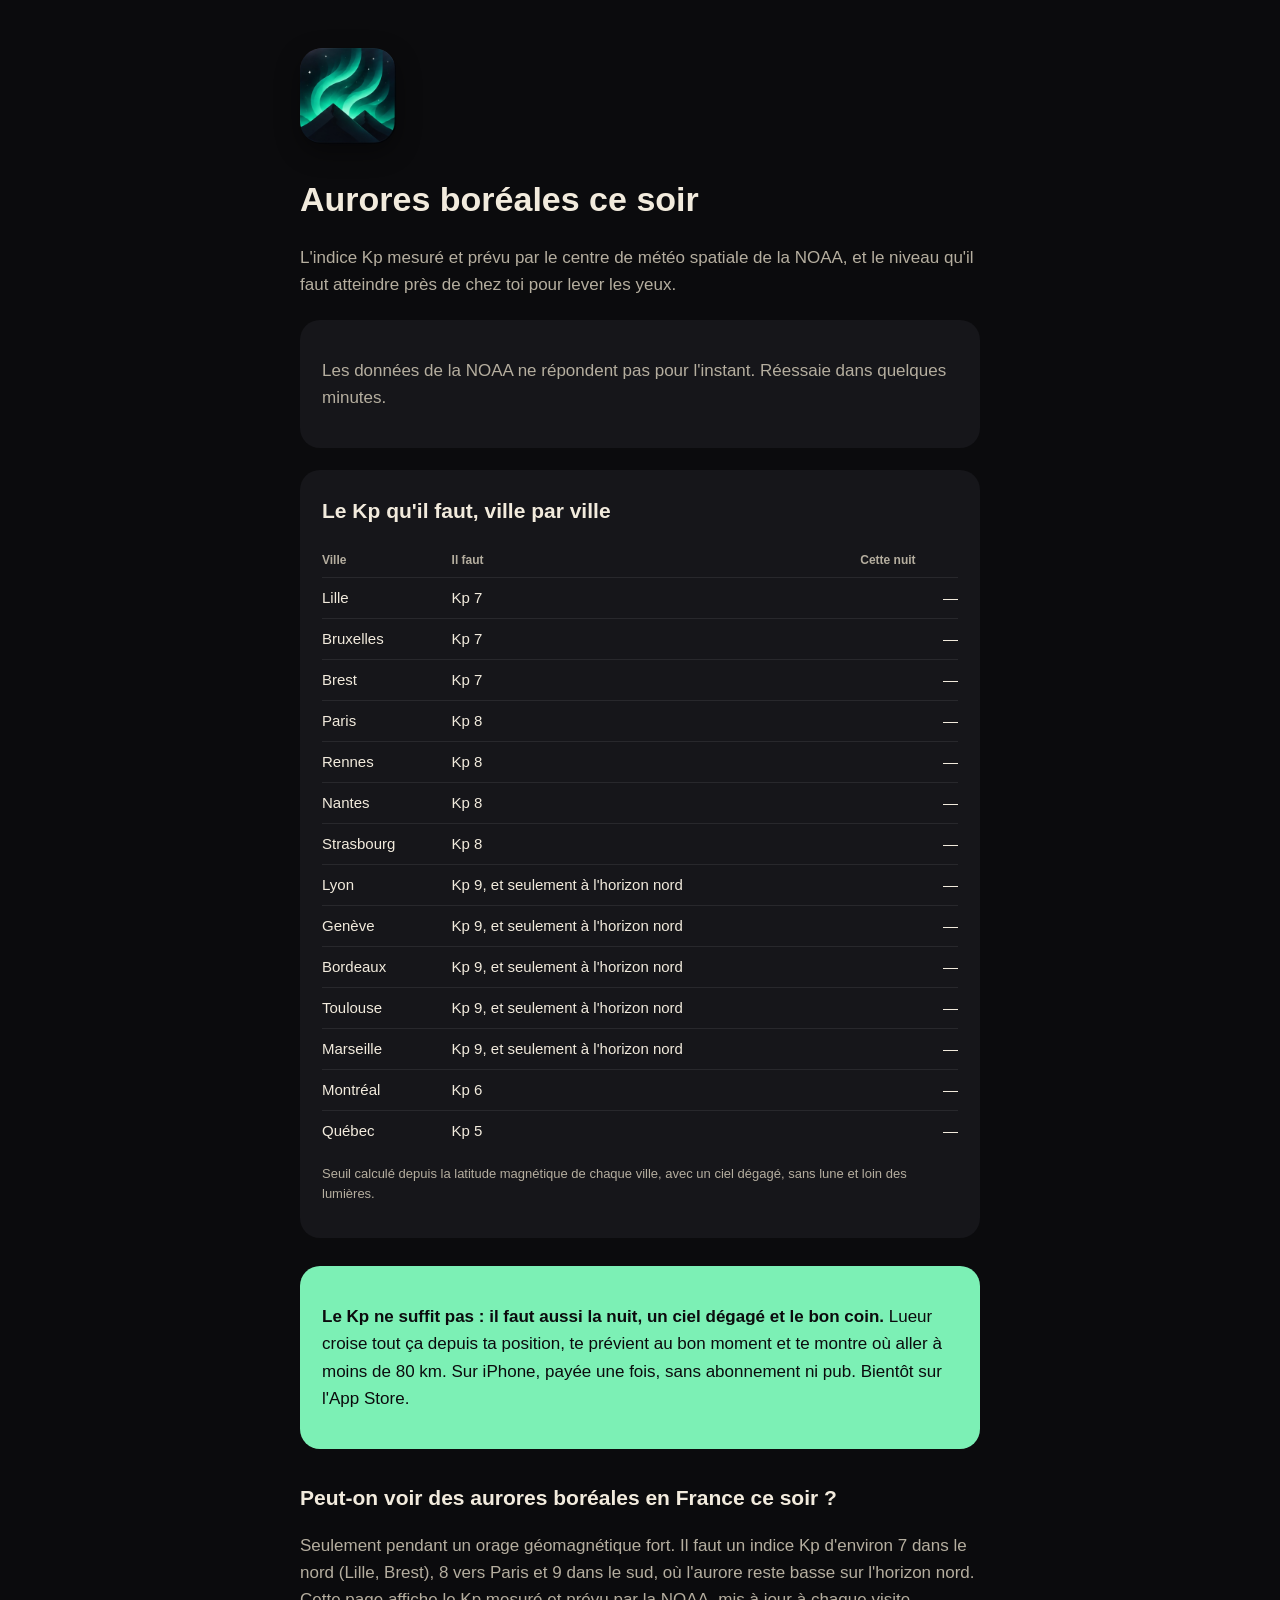
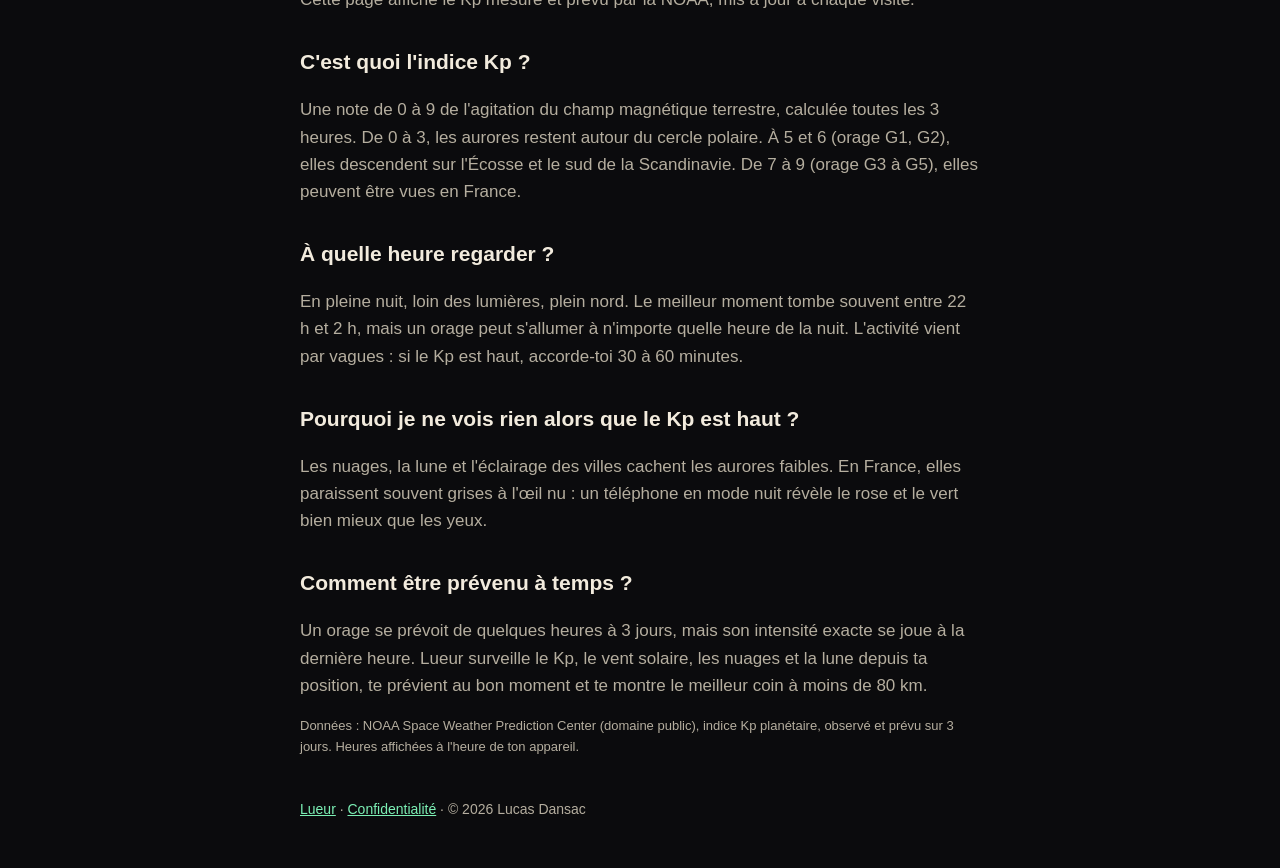
==== aurores-boreales-ce-soir.html @ f0c438a8 "Page aurores boréales ce soir : Kp NOAA en direct et seuil par ville Co-Authored-By: Claude Opus 5.5" ====
<!doctype html>
<html lang="fr"><head><meta charset="utf-8"><meta http-equiv="Content-Security-Policy" content="default-src 'self'; script-src 'self'; style-src 'self' 'unsafe-inline'; img-src 'self' data:; connect-src https://services.swpc.noaa.gov; object-src 'none'; base-uri 'none'; form-action 'none'"><meta name="referrer" content="no-referrer"><meta name="viewport" content="width=device-width,initial-scale=1">
<title>Aurores boréales ce soir en France : indice Kp en direct et prévisions | Lueur</title>
<meta name="description" content="Peut-on voir une aurore boréale ce soir ? Indice Kp mesuré et prévu en direct (NOAA), le Kp qu'il faut à Lille, Paris, Lyon ou Marseille, et quand regarder. Gratuit, mis à jour à chaque visite.">
<link rel="canonical" href="https://komorebideuxiemedunom.github.io/lueur-app/aurores-boreales-ce-soir.html"><link rel="stylesheet" href="style.css"><script src="ce-soir.js" defer></script>
<script type="application/ld+json">{"@context": "https://schema.org", "@type": "WebApplication", "name": "Aurores boréales ce soir", "applicationCategory": "ReferenceApplication", "operatingSystem": "Web", "offers": {"@type": "Offer", "price": "0", "priceCurrency": "EUR"}, "url": "https://komorebideuxiemedunom.github.io/lueur-app/aurores-boreales-ce-soir.html"}</script>
<script type="application/ld+json">{"@context": "https://schema.org", "@type": "FAQPage", "mainEntity": [{"@type": "Question", "name": "Peut-on voir des aurores boréales en France ce soir ?", "acceptedAnswer": {"@type": "Answer", "text": "Seulement pendant un orage géomagnétique fort. Il faut un indice Kp d'environ 7 dans le nord (Lille, Brest), 8 vers Paris et 9 dans le sud, où l'aurore reste basse sur l'horizon nord. Cette page affiche le Kp mesuré et prévu par la NOAA, mis à jour à chaque visite."}}, {"@type": "Question", "name": "C'est quoi l'indice Kp ?", "acceptedAnswer": {"@type": "Answer", "text": "Une note de 0 à 9 de l'agitation du champ magnétique terrestre, calculée toutes les 3 heures. De 0 à 3, les aurores restent autour du cercle polaire. À 5 et 6 (orage G1, G2), elles descendent sur l'Écosse et le sud de la Scandinavie. De 7 à 9 (orage G3 à G5), elles peuvent être vues en France."}}, {"@type": "Question", "name": "À quelle heure regarder ?", "acceptedAnswer": {"@type": "Answer", "text": "En pleine nuit, loin des lumières, plein nord. Le meilleur moment tombe souvent entre 22 h et 2 h, mais un orage peut s'allumer à n'importe quelle heure de la nuit. L'activité vient par vagues : si le Kp est haut, accorde-toi 30 à 60 minutes."}}, {"@type": "Question", "name": "Pourquoi je ne vois rien alors que le Kp est haut ?", "acceptedAnswer": {"@type": "Answer", "text": "Les nuages, la lune et l'éclairage des villes cachent les aurores faibles. En France, elles paraissent souvent grises à l'œil nu : un téléphone en mode nuit révèle le rose et le vert bien mieux que les yeux."}}, {"@type": "Question", "name": "Comment être prévenu à temps ?", "acceptedAnswer": {"@type": "Answer", "text": "Un orage se prévoit de quelques heures à 3 jours, mais son intensité exacte se joue à la dernière heure. Lueur surveille le Kp, le vent solaire, les nuages et la lune depuis ta position, te prévient au bon moment et te montre le meilleur coin à moins de 80 km."}}]}</script></head>
<body><main><img class="icon" src="icon.png" alt="">
<h1>Aurores boréales ce soir</h1>
<p>L'indice Kp mesuré et prévu par le centre de météo spatiale de la NOAA, et le niveau qu'il faut atteindre près de chez toi pour lever les yeux.</p>
<div class="card" id="direct" aria-live="polite"><p>Chargement des données de la NOAA…</p><noscript><p>Active JavaScript pour voir le Kp en direct.</p></noscript></div>
<div class="card"><h2 class="haut">Le Kp qu'il faut, ville par ville</h2>
<table class="villes"><thead><tr><th>Ville</th><th>Il faut</th><th>Cette nuit</th></tr></thead><tbody><tr data-kp="7"><td>Lille</td><td>Kp 7</td><td class="ce-soir">—</td></tr><tr data-kp="7"><td>Bruxelles</td><td>Kp 7</td><td class="ce-soir">—</td></tr><tr data-kp="7"><td>Brest</td><td>Kp 7</td><td class="ce-soir">—</td></tr><tr data-kp="8"><td>Paris</td><td>Kp 8</td><td class="ce-soir">—</td></tr><tr data-kp="8"><td>Rennes</td><td>Kp 8</td><td class="ce-soir">—</td></tr><tr data-kp="8"><td>Nantes</td><td>Kp 8</td><td class="ce-soir">—</td></tr><tr data-kp="8"><td>Strasbourg</td><td>Kp 8</td><td class="ce-soir">—</td></tr><tr data-kp="9"><td>Lyon</td><td>Kp 9, et seulement à l'horizon nord</td><td class="ce-soir">—</td></tr><tr data-kp="9"><td>Genève</td><td>Kp 9, et seulement à l'horizon nord</td><td class="ce-soir">—</td></tr><tr data-kp="9"><td>Bordeaux</td><td>Kp 9, et seulement à l'horizon nord</td><td class="ce-soir">—</td></tr><tr data-kp="9"><td>Toulouse</td><td>Kp 9, et seulement à l'horizon nord</td><td class="ce-soir">—</td></tr><tr data-kp="9"><td>Marseille</td><td>Kp 9, et seulement à l'horizon nord</td><td class="ce-soir">—</td></tr><tr data-kp="6"><td>Montréal</td><td>Kp 6</td><td class="ce-soir">—</td></tr><tr data-kp="5"><td>Québec</td><td>Kp 5</td><td class="ce-soir">—</td></tr></tbody></table>
<p class="note">Seuil calculé depuis la latitude magnétique de chaque ville, avec un ciel dégagé, sans lune et loin des lumières.</p></div>
<div class="cta"><p><strong>Le Kp ne suffit pas : il faut aussi la nuit, un ciel dégagé et le bon coin.</strong> Lueur croise tout ça depuis ta position, te prévient au bon moment et te montre où aller à moins de 80 km. Sur iPhone, payée une fois, sans abonnement ni pub. Bientôt sur l'App Store.</p></div>
<h2>Peut-on voir des aurores boréales en France ce soir ?</h2><p>Seulement pendant un orage géomagnétique fort. Il faut un indice Kp d'environ 7 dans le nord (Lille, Brest), 8 vers Paris et 9 dans le sud, où l'aurore reste basse sur l'horizon nord. Cette page affiche le Kp mesuré et prévu par la NOAA, mis à jour à chaque visite.</p><h2>C'est quoi l'indice Kp ?</h2><p>Une note de 0 à 9 de l'agitation du champ magnétique terrestre, calculée toutes les 3 heures. De 0 à 3, les aurores restent autour du cercle polaire. À 5 et 6 (orage G1, G2), elles descendent sur l'Écosse et le sud de la Scandinavie. De 7 à 9 (orage G3 à G5), elles peuvent être vues en France.</p><h2>À quelle heure regarder ?</h2><p>En pleine nuit, loin des lumières, plein nord. Le meilleur moment tombe souvent entre 22 h et 2 h, mais un orage peut s'allumer à n'importe quelle heure de la nuit. L'activité vient par vagues : si le Kp est haut, accorde-toi 30 à 60 minutes.</p><h2>Pourquoi je ne vois rien alors que le Kp est haut ?</h2><p>Les nuages, la lune et l'éclairage des villes cachent les aurores faibles. En France, elles paraissent souvent grises à l'œil nu : un téléphone en mode nuit révèle le rose et le vert bien mieux que les yeux.</p><h2>Comment être prévenu à temps ?</h2><p>Un orage se prévoit de quelques heures à 3 jours, mais son intensité exacte se joue à la dernière heure. Lueur surveille le Kp, le vent solaire, les nuages et la lune depuis ta position, te prévient au bon moment et te montre le meilleur coin à moins de 80 km.</p>
<p class="note">Données : NOAA Space Weather Prediction Center (domaine public), indice Kp planétaire, observé et prévu sur 3 jours. Heures affichées à l'heure de ton appareil.</p>
<footer><a href="index.html">Lueur</a> · <a href="confidentialite.html">Confidentialité</a> · © 2026 Lucas Dansac</footer></main></body></html>
---- style.css ----
:root{--bg:#0B0B0D;--ink:#F2EBDD;--muted:#B5AE9F;--accent:#7CF0B5;--card:#16161A}
*{box-sizing:border-box}body{margin:0;background:var(--bg);color:var(--ink);font:17px/1.6 -apple-system,BlinkMacSystemFont,"Segoe UI",sans-serif}
main{max-width:720px;margin:0 auto;padding:48px 20px}img.icon{width:96px;height:96px;border-radius:22px;box-shadow:0 8px 24px rgba(0,0,0,.4)}
h1{font-size:34px;margin:20px 0 6px}h2{font-size:21px;margin-top:32px}p,li{color:var(--muted)}a{color:var(--accent)}
.card{background:var(--card);border-radius:20px;padding:20px 22px;margin:22px 0}
footer{margin-top:40px;font-size:14px;color:var(--muted)}
.note{font-size:13px}h2.haut{margin-top:4px}
.chiffres{display:grid;grid-template-columns:1fr 1fr;gap:12px}.chiffres p{margin:0;font-size:14px}
.chiffres strong{display:block;font-size:44px;line-height:1.1;color:var(--ink);font-variant-numeric:tabular-nums}
.constat{border-radius:12px;padding:10px 12px;color:var(--ink);background:rgba(255,255,255,.06)}.constat.ok{background:rgba(124,240,181,.16)}
.barres{display:flex;gap:4px;height:110px;align-items:stretch;margin:14px 0 4px}
.barre{flex:1;display:flex;flex-direction:column;justify-content:flex-end;min-width:0}
.barre span{display:block;background:rgba(124,240,181,.45);border-radius:4px 4px 0 0}.barre.orage span{background:var(--accent)}
.barre small{font-size:10px;color:var(--muted);text-align:center;margin-top:3px}
.villes{width:100%;border-collapse:collapse;font-size:15px}.villes th{text-align:left;font-size:12px;color:var(--muted);font-weight:600;padding:6px 0}
.villes td{padding:8px 0;border-top:1px solid rgba(255,255,255,.08);color:var(--ink)}.villes td:last-child{text-align:right}
.ce-soir{color:var(--muted)}.ce-soir.oui{color:var(--accent);font-weight:600}
.cta{background:var(--accent);border-radius:20px;padding:20px 22px;margin:28px 0}.cta p,.cta strong{color:#0B0B0D}
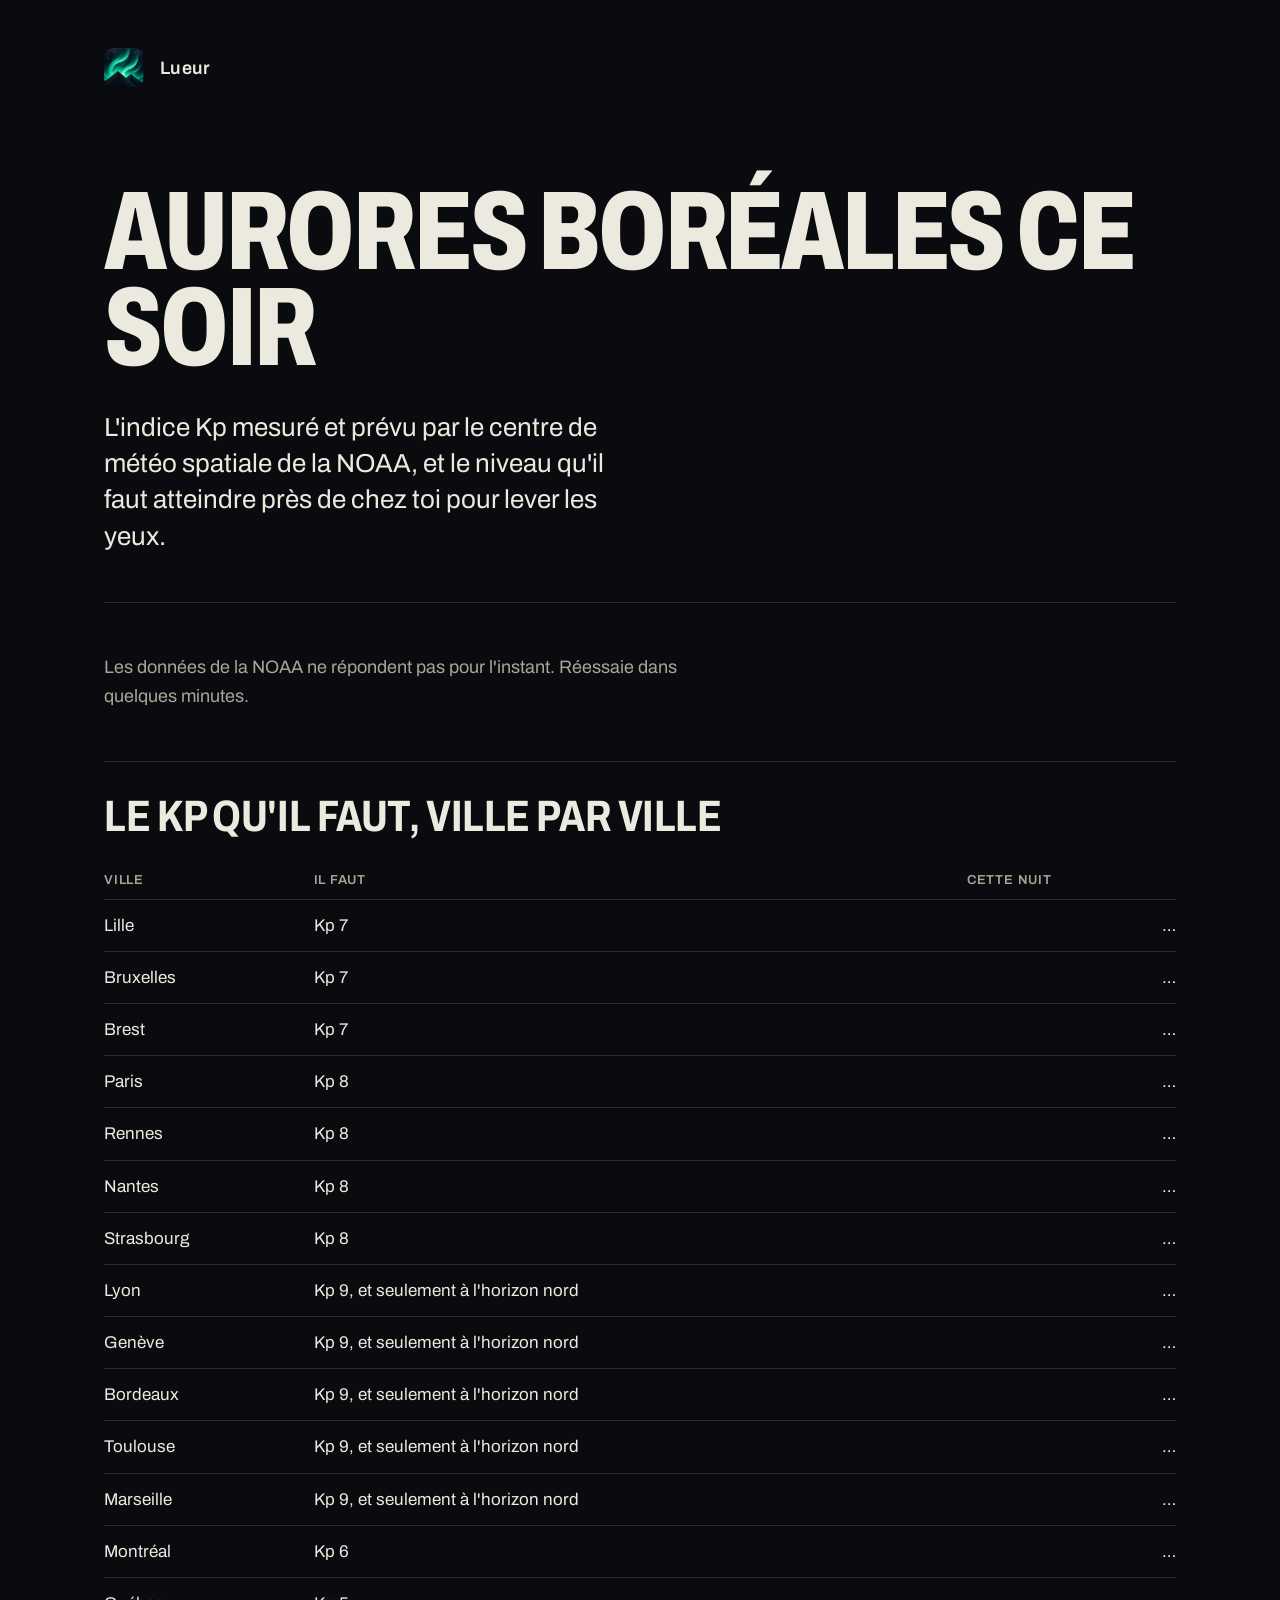
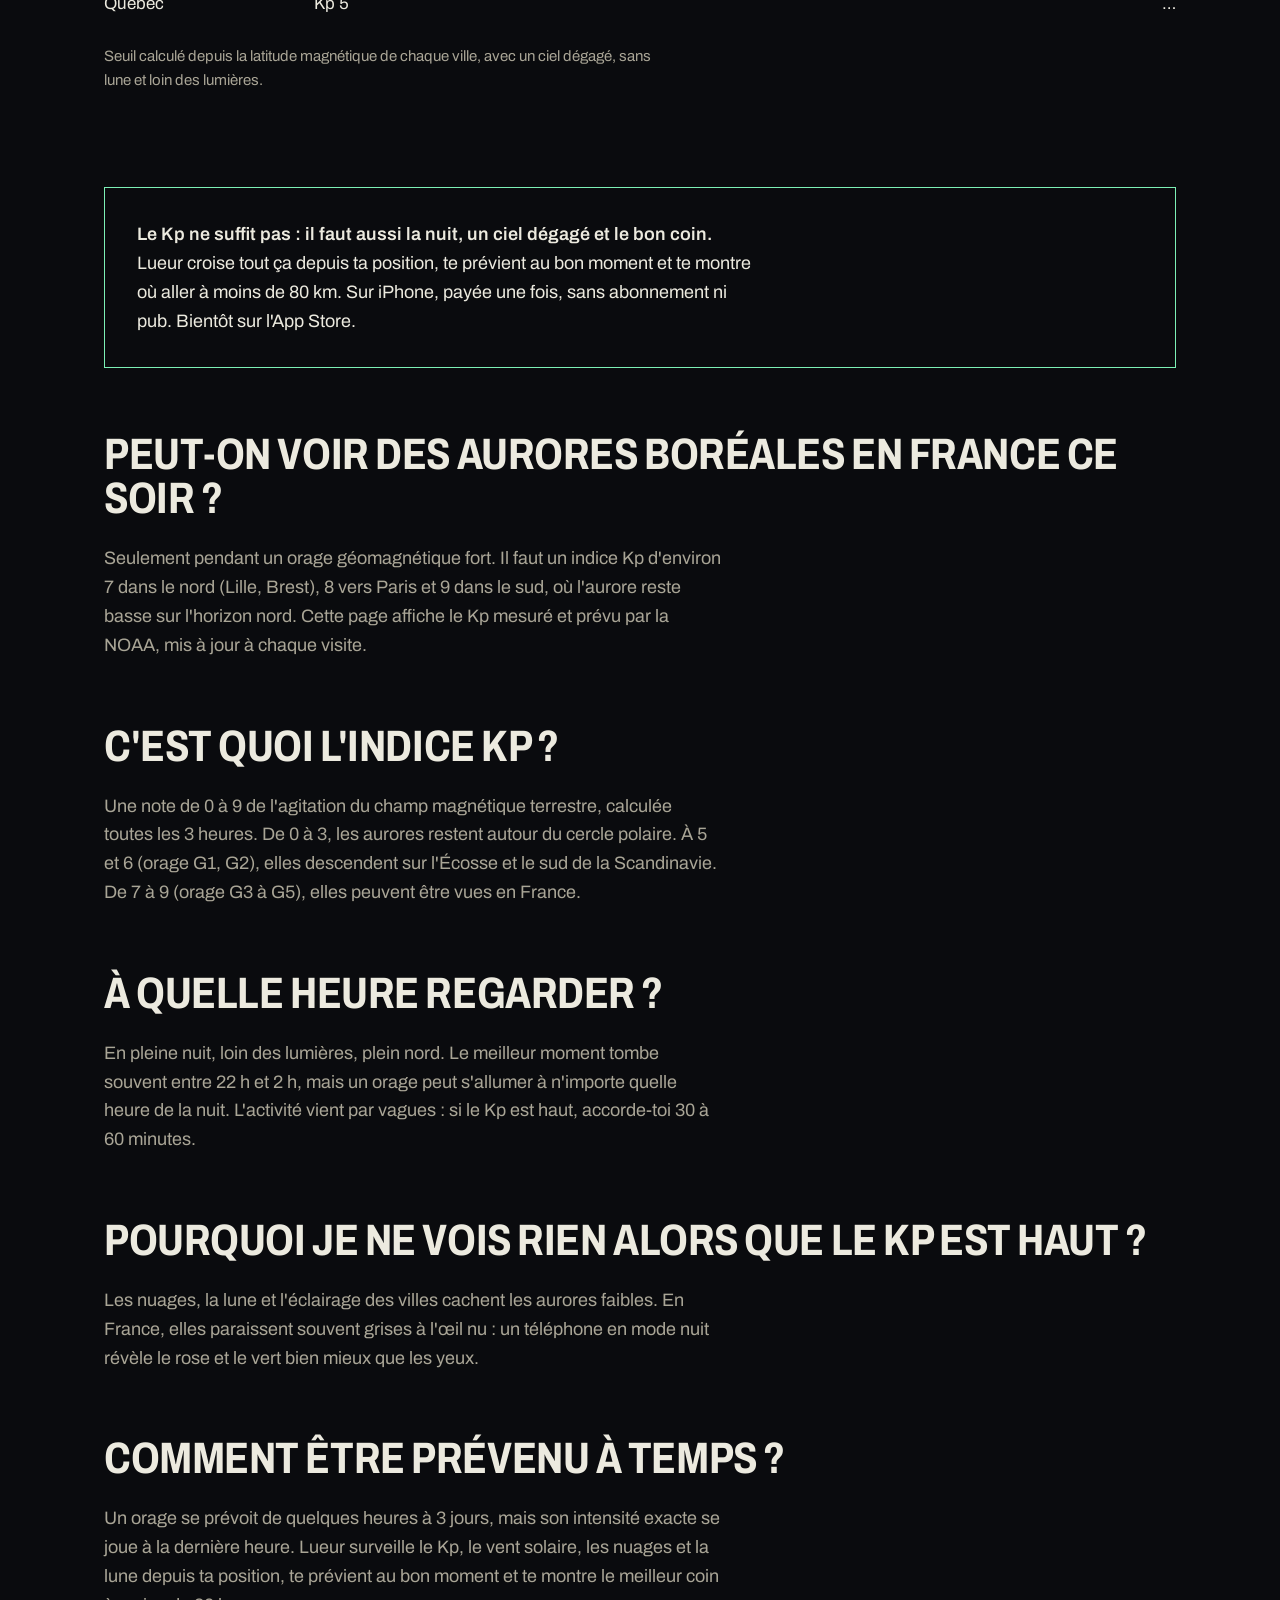
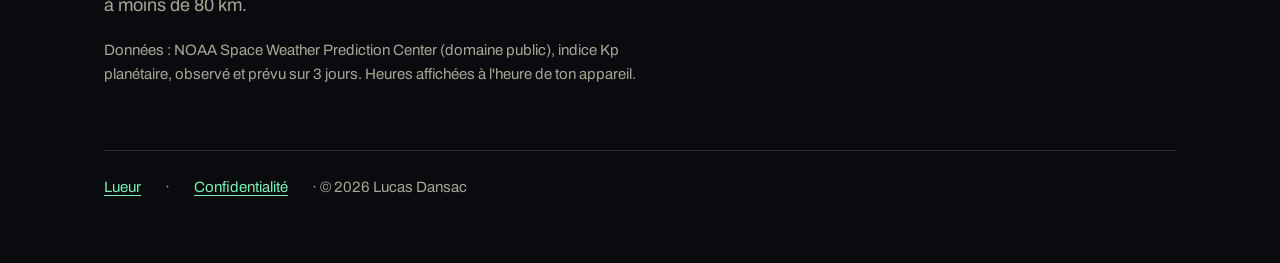
==== commit 9425ca89: "Site : nouvelle identité (Archivo, nuit et vert aurore, titres pleins, traits au lieu de cartes) Co-" ====
--- a/aurores-boreales-ce-soir.html
+++ b/aurores-boreales-ce-soir.html
@@ -2,15 +2,15 @@
 <html lang="fr"><head><meta charset="utf-8"><meta http-equiv="Content-Security-Policy" content="default-src 'self'; script-src 'self'; style-src 'self' 'unsafe-inline'; img-src 'self' data:; connect-src https://services.swpc.noaa.gov; object-src 'none'; base-uri 'none'; form-action 'none'"><meta name="referrer" content="no-referrer"><meta name="viewport" content="width=device-width,initial-scale=1">
 <title>Aurores boréales ce soir en France : indice Kp en direct et prévisions | Lueur</title>
 <meta name="description" content="Peut-on voir une aurore boréale ce soir ? Indice Kp mesuré et prévu en direct (NOAA), le Kp qu'il faut à Lille, Paris, Lyon ou Marseille, et quand regarder. Gratuit, mis à jour à chaque visite.">
-<link rel="canonical" href="https://komorebideuxiemedunom.github.io/lueur-app/aurores-boreales-ce-soir.html"><link rel="stylesheet" href="style.css"><script src="ce-soir.js" defer></script>
+<link rel="canonical" href="https://komorebideuxiemedunom.github.io/lueur-app/aurores-boreales-ce-soir.html"><link rel="preload" href="fonts/archivo.woff2" as="font" type="font/woff2" crossorigin><link rel="stylesheet" href="style.css"><script src="ce-soir.js" defer></script>
 <script type="application/ld+json">{"@context": "https://schema.org", "@type": "WebApplication", "name": "Aurores boréales ce soir", "applicationCategory": "ReferenceApplication", "operatingSystem": "Web", "offers": {"@type": "Offer", "price": "0", "priceCurrency": "EUR"}, "url": "https://komorebideuxiemedunom.github.io/lueur-app/aurores-boreales-ce-soir.html"}</script>
 <script type="application/ld+json">{"@context": "https://schema.org", "@type": "FAQPage", "mainEntity": [{"@type": "Question", "name": "Peut-on voir des aurores boréales en France ce soir ?", "acceptedAnswer": {"@type": "Answer", "text": "Seulement pendant un orage géomagnétique fort. Il faut un indice Kp d'environ 7 dans le nord (Lille, Brest), 8 vers Paris et 9 dans le sud, où l'aurore reste basse sur l'horizon nord. Cette page affiche le Kp mesuré et prévu par la NOAA, mis à jour à chaque visite."}}, {"@type": "Question", "name": "C'est quoi l'indice Kp ?", "acceptedAnswer": {"@type": "Answer", "text": "Une note de 0 à 9 de l'agitation du champ magnétique terrestre, calculée toutes les 3 heures. De 0 à 3, les aurores restent autour du cercle polaire. À 5 et 6 (orage G1, G2), elles descendent sur l'Écosse et le sud de la Scandinavie. De 7 à 9 (orage G3 à G5), elles peuvent être vues en France."}}, {"@type": "Question", "name": "À quelle heure regarder ?", "acceptedAnswer": {"@type": "Answer", "text": "En pleine nuit, loin des lumières, plein nord. Le meilleur moment tombe souvent entre 22 h et 2 h, mais un orage peut s'allumer à n'importe quelle heure de la nuit. L'activité vient par vagues : si le Kp est haut, accorde-toi 30 à 60 minutes."}}, {"@type": "Question", "name": "Pourquoi je ne vois rien alors que le Kp est haut ?", "acceptedAnswer": {"@type": "Answer", "text": "Les nuages, la lune et l'éclairage des villes cachent les aurores faibles. En France, elles paraissent souvent grises à l'œil nu : un téléphone en mode nuit révèle le rose et le vert bien mieux que les yeux."}}, {"@type": "Question", "name": "Comment être prévenu à temps ?", "acceptedAnswer": {"@type": "Answer", "text": "Un orage se prévoit de quelques heures à 3 jours, mais son intensité exacte se joue à la dernière heure. Lueur surveille le Kp, le vent solaire, les nuages et la lune depuis ta position, te prévient au bon moment et te montre le meilleur coin à moins de 80 km."}}]}</script></head>
-<body><main><img class="icon" src="icon.png" alt="">
-<h1>Aurores boréales ce soir</h1>
-<p>L'indice Kp mesuré et prévu par le centre de météo spatiale de la NOAA, et le niveau qu'il faut atteindre près de chez toi pour lever les yeux.</p>
+<body><main><a class="marque" href="index.html"><img src="icon.png" alt="">Lueur</a>
+<h1 class="page">Aurores boréales ce soir</h1>
+<p class="chapeau">L'indice Kp mesuré et prévu par le centre de météo spatiale de la NOAA, et le niveau qu'il faut atteindre près de chez toi pour lever les yeux.</p>
 <div class="card" id="direct" aria-live="polite"><p>Chargement des données de la NOAA…</p><noscript><p>Active JavaScript pour voir le Kp en direct.</p></noscript></div>
 <div class="card"><h2 class="haut">Le Kp qu'il faut, ville par ville</h2>
-<table class="villes"><thead><tr><th>Ville</th><th>Il faut</th><th>Cette nuit</th></tr></thead><tbody><tr data-kp="7"><td>Lille</td><td>Kp 7</td><td class="ce-soir">—</td></tr><tr data-kp="7"><td>Bruxelles</td><td>Kp 7</td><td class="ce-soir">—</td></tr><tr data-kp="7"><td>Brest</td><td>Kp 7</td><td class="ce-soir">—</td></tr><tr data-kp="8"><td>Paris</td><td>Kp 8</td><td class="ce-soir">—</td></tr><tr data-kp="8"><td>Rennes</td><td>Kp 8</td><td class="ce-soir">—</td></tr><tr data-kp="8"><td>Nantes</td><td>Kp 8</td><td class="ce-soir">—</td></tr><tr data-kp="8"><td>Strasbourg</td><td>Kp 8</td><td class="ce-soir">—</td></tr><tr data-kp="9"><td>Lyon</td><td>Kp 9, et seulement à l'horizon nord</td><td class="ce-soir">—</td></tr><tr data-kp="9"><td>Genève</td><td>Kp 9, et seulement à l'horizon nord</td><td class="ce-soir">—</td></tr><tr data-kp="9"><td>Bordeaux</td><td>Kp 9, et seulement à l'horizon nord</td><td class="ce-soir">—</td></tr><tr data-kp="9"><td>Toulouse</td><td>Kp 9, et seulement à l'horizon nord</td><td class="ce-soir">—</td></tr><tr data-kp="9"><td>Marseille</td><td>Kp 9, et seulement à l'horizon nord</td><td class="ce-soir">—</td></tr><tr data-kp="6"><td>Montréal</td><td>Kp 6</td><td class="ce-soir">—</td></tr><tr data-kp="5"><td>Québec</td><td>Kp 5</td><td class="ce-soir">—</td></tr></tbody></table>
+<table class="villes"><thead><tr><th>Ville</th><th>Il faut</th><th>Cette nuit</th></tr></thead><tbody><tr data-kp="7"><td>Lille</td><td>Kp 7</td><td class="ce-soir">…</td></tr><tr data-kp="7"><td>Bruxelles</td><td>Kp 7</td><td class="ce-soir">…</td></tr><tr data-kp="7"><td>Brest</td><td>Kp 7</td><td class="ce-soir">…</td></tr><tr data-kp="8"><td>Paris</td><td>Kp 8</td><td class="ce-soir">…</td></tr><tr data-kp="8"><td>Rennes</td><td>Kp 8</td><td class="ce-soir">…</td></tr><tr data-kp="8"><td>Nantes</td><td>Kp 8</td><td class="ce-soir">…</td></tr><tr data-kp="8"><td>Strasbourg</td><td>Kp 8</td><td class="ce-soir">…</td></tr><tr data-kp="9"><td>Lyon</td><td>Kp 9, et seulement à l'horizon nord</td><td class="ce-soir">…</td></tr><tr data-kp="9"><td>Genève</td><td>Kp 9, et seulement à l'horizon nord</td><td class="ce-soir">…</td></tr><tr data-kp="9"><td>Bordeaux</td><td>Kp 9, et seulement à l'horizon nord</td><td class="ce-soir">…</td></tr><tr data-kp="9"><td>Toulouse</td><td>Kp 9, et seulement à l'horizon nord</td><td class="ce-soir">…</td></tr><tr data-kp="9"><td>Marseille</td><td>Kp 9, et seulement à l'horizon nord</td><td class="ce-soir">…</td></tr><tr data-kp="6"><td>Montréal</td><td>Kp 6</td><td class="ce-soir">…</td></tr><tr data-kp="5"><td>Québec</td><td>Kp 5</td><td class="ce-soir">…</td></tr></tbody></table>
 <p class="note">Seuil calculé depuis la latitude magnétique de chaque ville, avec un ciel dégagé, sans lune et loin des lumières.</p></div>
 <div class="cta"><p><strong>Le Kp ne suffit pas : il faut aussi la nuit, un ciel dégagé et le bon coin.</strong> Lueur croise tout ça depuis ta position, te prévient au bon moment et te montre où aller à moins de 80 km. Sur iPhone, payée une fois, sans abonnement ni pub. Bientôt sur l'App Store.</p></div>
 <h2>Peut-on voir des aurores boréales en France ce soir ?</h2><p>Seulement pendant un orage géomagnétique fort. Il faut un indice Kp d'environ 7 dans le nord (Lille, Brest), 8 vers Paris et 9 dans le sud, où l'aurore reste basse sur l'horizon nord. Cette page affiche le Kp mesuré et prévu par la NOAA, mis à jour à chaque visite.</p><h2>C'est quoi l'indice Kp ?</h2><p>Une note de 0 à 9 de l'agitation du champ magnétique terrestre, calculée toutes les 3 heures. De 0 à 3, les aurores restent autour du cercle polaire. À 5 et 6 (orage G1, G2), elles descendent sur l'Écosse et le sud de la Scandinavie. De 7 à 9 (orage G3 à G5), elles peuvent être vues en France.</p><h2>À quelle heure regarder ?</h2><p>En pleine nuit, loin des lumières, plein nord. Le meilleur moment tombe souvent entre 22 h et 2 h, mais un orage peut s'allumer à n'importe quelle heure de la nuit. L'activité vient par vagues : si le Kp est haut, accorde-toi 30 à 60 minutes.</p><h2>Pourquoi je ne vois rien alors que le Kp est haut ?</h2><p>Les nuages, la lune et l'éclairage des villes cachent les aurores faibles. En France, elles paraissent souvent grises à l'œil nu : un téléphone en mode nuit révèle le rose et le vert bien mieux que les yeux.</p><h2>Comment être prévenu à temps ?</h2><p>Un orage se prévoit de quelques heures à 3 jours, mais son intensité exacte se joue à la dernière heure. Lueur surveille le Kp, le vent solaire, les nuages et la lune depuis ta position, te prévient au bon moment et te montre le meilleur coin à moins de 80 km.</p>
--- a/style.css
+++ b/style.css
@@ -1,18 +1,71 @@
-:root{--bg:#0B0B0D;--ink:#F2EBDD;--muted:#B5AE9F;--accent:#7CF0B5;--card:#16161A}
-*{box-sizing:border-box}body{margin:0;background:var(--bg);color:var(--ink);font:17px/1.6 -apple-system,BlinkMacSystemFont,"Segoe UI",sans-serif}
-main{max-width:720px;margin:0 auto;padding:48px 20px}img.icon{width:96px;height:96px;border-radius:22px;box-shadow:0 8px 24px rgba(0,0,0,.4)}
-h1{font-size:34px;margin:20px 0 6px}h2{font-size:21px;margin-top:32px}p,li{color:var(--muted)}a{color:var(--accent)}
-.card{background:var(--card);border-radius:20px;padding:20px 22px;margin:22px 0}
-footer{margin-top:40px;font-size:14px;color:var(--muted)}
-.note{font-size:13px}h2.haut{margin-top:4px}
-.chiffres{display:grid;grid-template-columns:1fr 1fr;gap:12px}.chiffres p{margin:0;font-size:14px}
-.chiffres strong{display:block;font-size:44px;line-height:1.1;color:var(--ink);font-variant-numeric:tabular-nums}
-.constat{border-radius:12px;padding:10px 12px;color:var(--ink);background:rgba(255,255,255,.06)}.constat.ok{background:rgba(124,240,181,.16)}
-.barres{display:flex;gap:4px;height:110px;align-items:stretch;margin:14px 0 4px}
+/* Lueur : nuit noire, une seule couleur, celle de l'aurore. Échelle d'espacement de 8 px. */
+@font-face{font-family:"Archivo";src:url(fonts/archivo.woff2) format("woff2");font-weight:100 900;font-stretch:62% 125%;font-display:swap}
+:root{
+  --nuit:#0A0B0E;--ink:#ECEADF;--muted:#A9A596;--trait:#2A2B2F;--aurore:#7CF0B5;
+  --s1:8px;--s2:16px;--s3:24px;--s4:32px;--s6:48px;--s8:64px;--s12:96px;
+  --large:1120px
+}
+*{box-sizing:border-box}
+html{background:var(--nuit)}
+body{margin:0;color:var(--ink);font:400 18px/1.6 "Archivo",system-ui,sans-serif;font-stretch:100%;-webkit-font-smoothing:antialiased}
+main{max-width:var(--large);margin:0 auto;padding:var(--s6) var(--s3) var(--s8)}
+a{color:var(--aurore);text-decoration:underline;text-decoration-thickness:1px;text-underline-offset:3px}
+a:hover,a:focus-visible{color:var(--ink);text-decoration-thickness:2px}
+:focus-visible{outline:2px solid var(--aurore);outline-offset:3px}
+p,li{color:var(--muted);max-width:62ch}
+strong{color:var(--ink);font-weight:600}
+
+/* En-tête : l'icône et le nom en petit, comme une signature */
+.marque{display:flex;align-items:center;gap:var(--s2);margin-bottom:var(--s12);text-decoration:none;color:var(--ink);font-weight:600;letter-spacing:.02em}
+.marque img,img.icon{width:40px;height:40px;border-radius:10px}
+img.icon{display:block;margin-bottom:var(--s6)}
+
+/* Titres : très grands, serrés, pleins */
+h1{font-weight:800;font-stretch:72%;font-size:clamp(64px,14vw,184px);line-height:.86;letter-spacing:-.02em;margin:0 0 var(--s4);text-transform:uppercase}
+h1.page{font-size:clamp(48px,9vw,112px)}
+h2{font-weight:700;font-stretch:80%;font-size:clamp(28px,4vw,44px);line-height:1;letter-spacing:-.01em;text-transform:uppercase;margin:var(--s8) 0 var(--s3)}
+h2.haut{margin-top:0}
+.chapeau{font-size:clamp(20px,2.2vw,26px);line-height:1.4;color:var(--ink);max-width:34ch;margin:0}
+
+/* L'horizon : un trait de lumière au ras de la page */
+.horizon{height:2px;background:var(--aurore);margin:var(--s8) 0 0;box-shadow:0 0 24px 2px rgba(124,240,181,.35)}
+
+/* Blocs : séparés par des traits, pas des cartes */
+.card,.bloc{border-top:1px solid var(--trait);padding:var(--s4) 0;margin:0}
+.grille{display:grid;grid-template-columns:minmax(0,1fr) minmax(0,2fr);gap:var(--s3) var(--s6);border-top:1px solid var(--trait);padding:var(--s6) 0}
+.grille>h2{margin:0}
+.qr{margin:0 0 var(--s3)}
+.qr dt{color:var(--ink);font-weight:600;font-size:20px;margin:0 0 var(--s1)}
+.qr dd{margin:0 0 var(--s4);color:var(--muted);max-width:62ch}.qr dd:last-child{margin-bottom:0}
+.chapeau+.card{margin-top:var(--s6)}
+
+/* Lien principal : une ligne entière qui s'allume */
+.direct{display:flex;justify-content:space-between;align-items:baseline;gap:var(--s3);border-top:1px solid var(--trait);border-bottom:1px solid var(--trait);padding:var(--s4) 0;text-decoration:none;color:var(--ink)}
+.direct span{font-weight:700;font-stretch:80%;font-size:clamp(24px,3.4vw,40px);text-transform:uppercase;line-height:1}
+.direct em{font-style:normal;color:var(--aurore);font-size:clamp(24px,3.4vw,40px);line-height:1;transition:transform .2s}
+.direct:hover,.direct:focus-visible{color:var(--aurore)}
+.direct:hover em,.direct:focus-visible em{transform:translateX(8px)}
+
+footer{margin-top:var(--s8);padding-top:var(--s3);border-top:1px solid var(--trait);font-size:15px;color:var(--muted);display:flex;flex-wrap:wrap;gap:var(--s1) var(--s3)}
+.note{font-size:15px}
+
+/* Page « ce soir » : les chiffres en très grand */
+.chiffres{display:grid;grid-template-columns:1fr 1fr;gap:var(--s3)}.chiffres p{margin:0;font-size:15px}
+.chiffres strong{display:block;font-weight:800;font-stretch:72%;font-size:clamp(72px,12vw,144px);line-height:.9;color:var(--ink);font-variant-numeric:tabular-nums}
+.constat{border-left:2px solid var(--trait);padding:var(--s1) var(--s2);color:var(--ink);margin:var(--s3) 0}.constat.ok{border-color:var(--aurore)}
+.barres{display:flex;gap:4px;height:120px;align-items:stretch;margin:var(--s3) 0 var(--s1)}
 .barre{flex:1;display:flex;flex-direction:column;justify-content:flex-end;min-width:0}
-.barre span{display:block;background:rgba(124,240,181,.45);border-radius:4px 4px 0 0}.barre.orage span{background:var(--accent)}
-.barre small{font-size:10px;color:var(--muted);text-align:center;margin-top:3px}
-.villes{width:100%;border-collapse:collapse;font-size:15px}.villes th{text-align:left;font-size:12px;color:var(--muted);font-weight:600;padding:6px 0}
-.villes td{padding:8px 0;border-top:1px solid rgba(255,255,255,.08);color:var(--ink)}.villes td:last-child{text-align:right}
-.ce-soir{color:var(--muted)}.ce-soir.oui{color:var(--accent);font-weight:600}
-.cta{background:var(--accent);border-radius:20px;padding:20px 22px;margin:28px 0}.cta p,.cta strong{color:#0B0B0D}
+.barre span{display:block;background:#3A5C4C}.barre.orage span{background:var(--aurore)}
+.barre small{font-size:11px;color:var(--muted);text-align:center;margin-top:4px}
+.villes{width:100%;border-collapse:collapse;font-size:17px}.villes th{text-align:left;font-size:13px;color:var(--muted);font-weight:600;padding:var(--s1) 0;text-transform:uppercase;letter-spacing:.06em}
+.villes td{padding:12px 0;border-top:1px solid var(--trait);color:var(--ink)}.villes td:last-child{text-align:right}
+.ce-soir{color:var(--muted)}.ce-soir.oui{color:var(--aurore);font-weight:600}
+.cta{border:1px solid var(--aurore);padding:var(--s4);margin:var(--s6) 0}.cta p{color:var(--ink);margin:0}
+
+@media (max-width:720px){
+  main{padding:var(--s4) var(--s2) var(--s6)}
+  .marque{margin-bottom:var(--s8)}
+  .grille{grid-template-columns:1fr;padding:var(--s4) 0}
+  .chiffres{grid-template-columns:1fr}
+}
+@media (prefers-reduced-motion:reduce){*{transition:none!important}}
